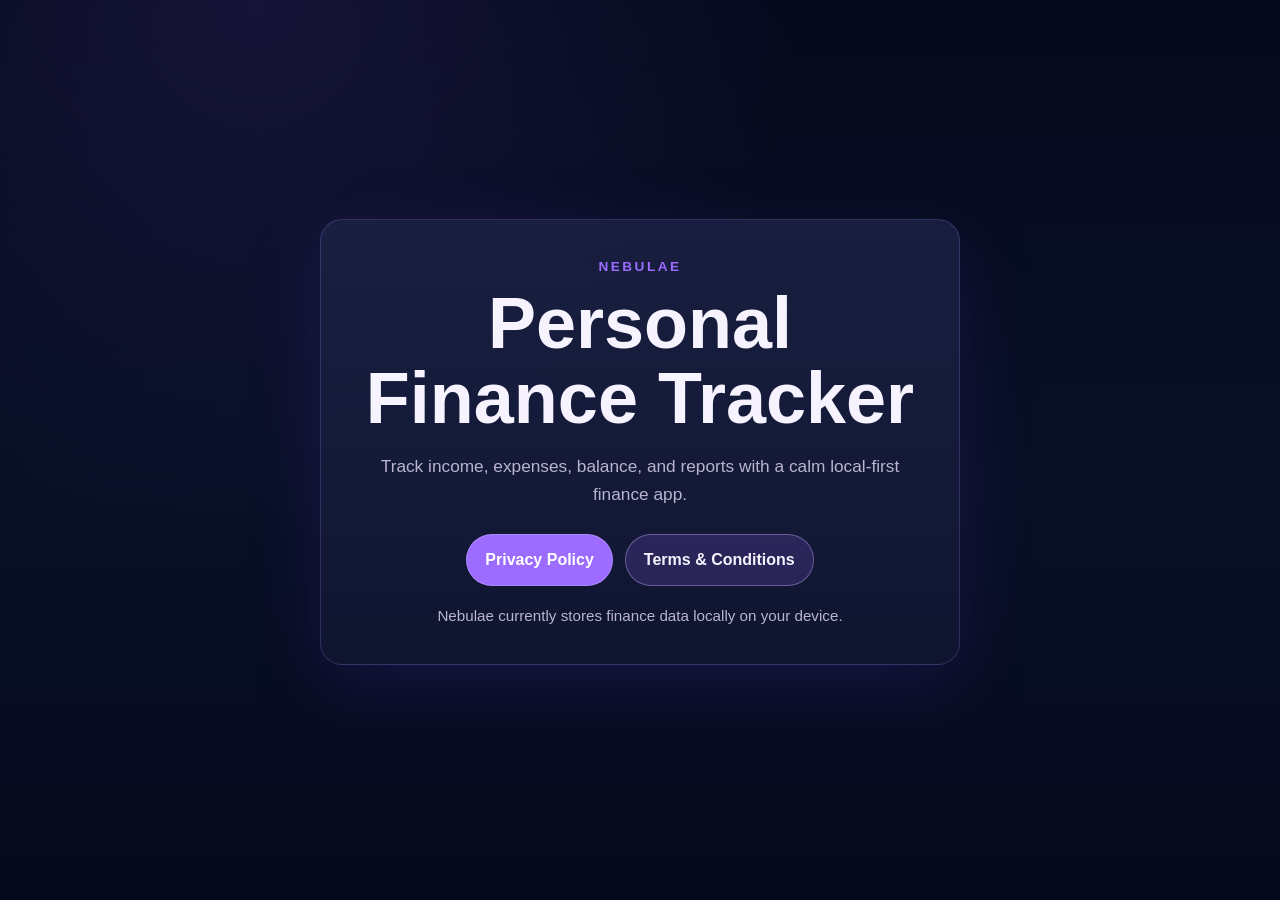
==== index.html @ 848dd8d3 "Add files via upload" ====
<!doctype html>
<html lang="en">
<head>
  <meta charset="utf-8">
  <meta name="viewport" content="width=device-width, initial-scale=1">
  <title>Nebulae | Personal Finance Tracker</title>
  <link rel="stylesheet" href="styles.css">
</head>
<body>
  <main class="page home-page">
    <section class="hero card">
      <p class="eyebrow">Nebulae</p>
      <h1>Personal Finance Tracker</h1>
      <p class="subtitle">Track income, expenses, balance, and reports with a calm local-first finance app.</p>
      <nav class="link-row" aria-label="Legal pages">
        <a class="button" href="privacy-policy.html">Privacy Policy</a>
        <a class="button secondary" href="terms.html">Terms &amp; Conditions</a>
      </nav>
      <p class="note">Nebulae currently stores finance data locally on your device.</p>
    </section>
  </main>
</body>
</html>
---- styles.css ----
:root {
  color-scheme: dark;
  --background: #05091c;
  --background-soft: #0a1028;
  --card: rgba(18, 24, 52, 0.78);
  --card-strong: rgba(27, 33, 68, 0.88);
  --border: rgba(167, 139, 250, 0.22);
  --text: #f6f3ff;
  --muted: #b9b4cf;
  --accent: #9b6cff;
  --accent-soft: rgba(155, 108, 255, 0.18);
  --shadow: rgba(63, 39, 143, 0.28);
}

* {
  box-sizing: border-box;
}

html {
  min-height: 100%;
  background: var(--background);
}

body {
  margin: 0;
  min-height: 100%;
  background:
    radial-gradient(circle at 20% 0%, rgba(95, 70, 180, 0.18), transparent 34rem),
    linear-gradient(180deg, #05091c 0%, #081026 54%, #05091c 100%);
  color: var(--text);
  font-family: Arial, Helvetica, sans-serif;
  line-height: 1.6;
}

.page {
  width: min(920px, 100%);
  margin: 0 auto;
  padding: 32px 18px 48px;
}

.home-page {
  min-height: 100vh;
  display: grid;
  place-items: center;
}

.hero {
  width: min(640px, 100%);
  text-align: center;
  padding: 36px 24px;
}

.page-header {
  margin: 0 0 22px;
}

.back-link {
  display: inline-flex;
  margin-bottom: 16px;
  color: var(--accent);
  font-size: 0.95rem;
  font-weight: 700;
  letter-spacing: 0.08em;
  text-decoration: none;
  text-transform: uppercase;
}

.eyebrow {
  margin: 0 0 8px;
  color: var(--accent);
  font-size: 0.85rem;
  font-weight: 700;
  letter-spacing: 0.18em;
  text-transform: uppercase;
}

h1,
h2 {
  margin: 0;
  letter-spacing: 0;
}

h1 {
  font-size: clamp(2rem, 8vw, 4.5rem);
  line-height: 1.05;
}

.legal-page h1 {
  font-size: clamp(2rem, 7vw, 3.4rem);
}

h2 {
  font-size: 1.12rem;
  margin-bottom: 8px;
}

p {
  margin: 0;
  color: var(--muted);
}

.subtitle {
  margin: 16px auto 0;
  max-width: 34rem;
  font-size: 1.08rem;
}

.effective-date {
  margin-top: 8px;
}

.note {
  margin-top: 18px;
  font-size: 0.95rem;
}

.card {
  background: linear-gradient(180deg, var(--card-strong), var(--card));
  border: 1px solid var(--border);
  border-radius: 22px;
  box-shadow: 0 22px 70px var(--shadow);
}

.legal-page .card {
  margin-bottom: 14px;
  padding: 20px;
}

.link-row {
  display: flex;
  flex-wrap: wrap;
  justify-content: center;
  gap: 12px;
  margin-top: 26px;
}

.button {
  display: inline-flex;
  min-height: 48px;
  align-items: center;
  justify-content: center;
  padding: 12px 18px;
  border: 1px solid rgba(202, 184, 255, 0.38);
  border-radius: 999px;
  background: var(--accent);
  color: #ffffff;
  font-weight: 700;
  text-decoration: none;
}

.button.secondary {
  background: var(--accent-soft);
  color: var(--text);
}

@media (max-width: 560px) {
  .page {
    padding: 24px 14px 36px;
  }

  .hero {
    padding: 28px 18px;
  }

  .button {
    width: 100%;
  }

  .legal-page .card {
    padding: 18px;
    border-radius: 18px;
  }
}
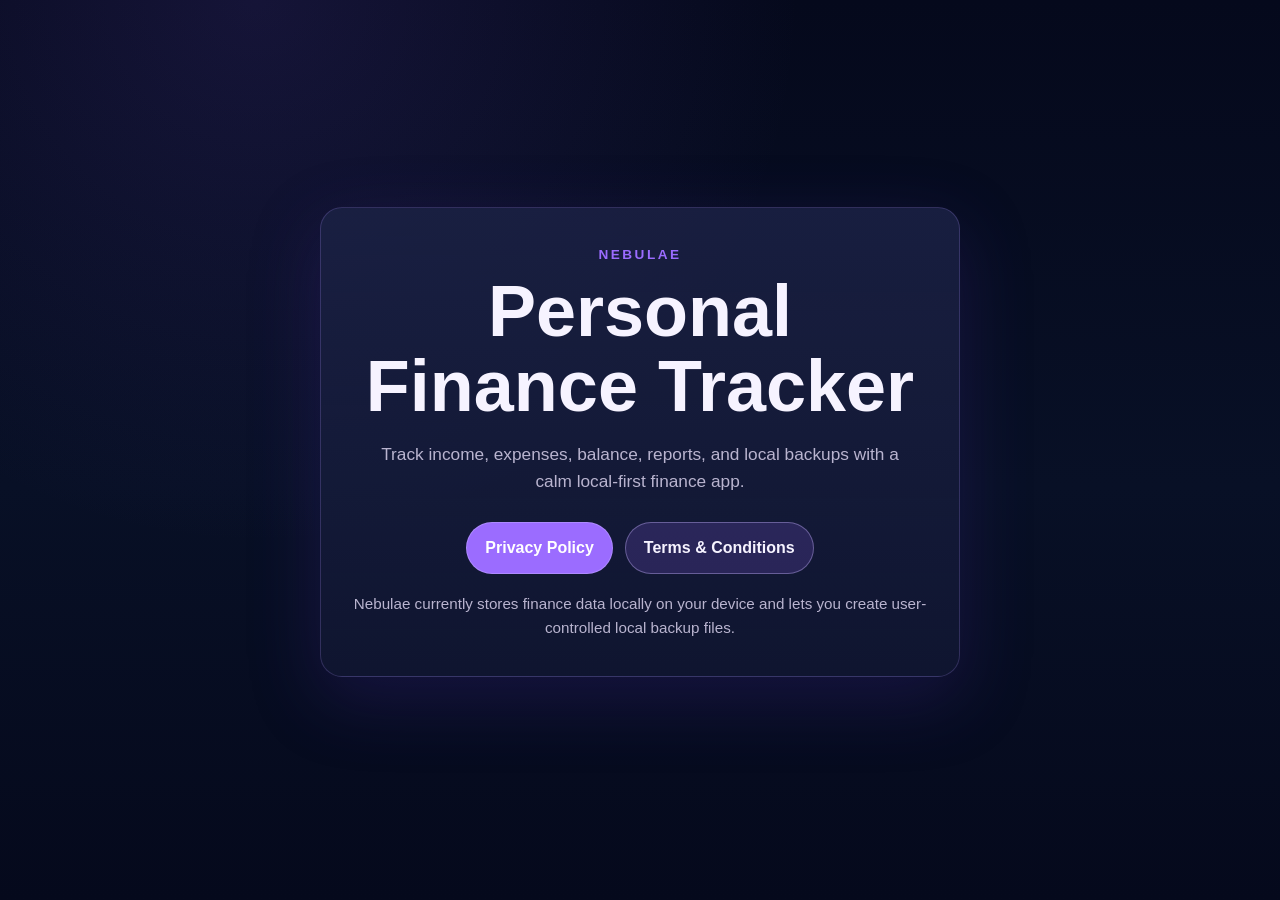
==== commit 6e2c786b: "Update legal pages for backup restore" ====
--- a/index.html
+++ b/index.html
@@ -11,12 +11,12 @@
     <section class="hero card">
       <p class="eyebrow">Nebulae</p>
       <h1>Personal Finance Tracker</h1>
-      <p class="subtitle">Track income, expenses, balance, and reports with a calm local-first finance app.</p>
+      <p class="subtitle">Track income, expenses, balance, reports, and local backups with a calm local-first finance app.</p>
       <nav class="link-row" aria-label="Legal pages">
         <a class="button" href="privacy-policy.html">Privacy Policy</a>
         <a class="button secondary" href="terms.html">Terms &amp; Conditions</a>
       </nav>
-      <p class="note">Nebulae currently stores finance data locally on your device.</p>
+      <p class="note">Nebulae currently stores finance data locally on your device and lets you create user-controlled local backup files.</p>
     </section>
   </main>
 </body>
